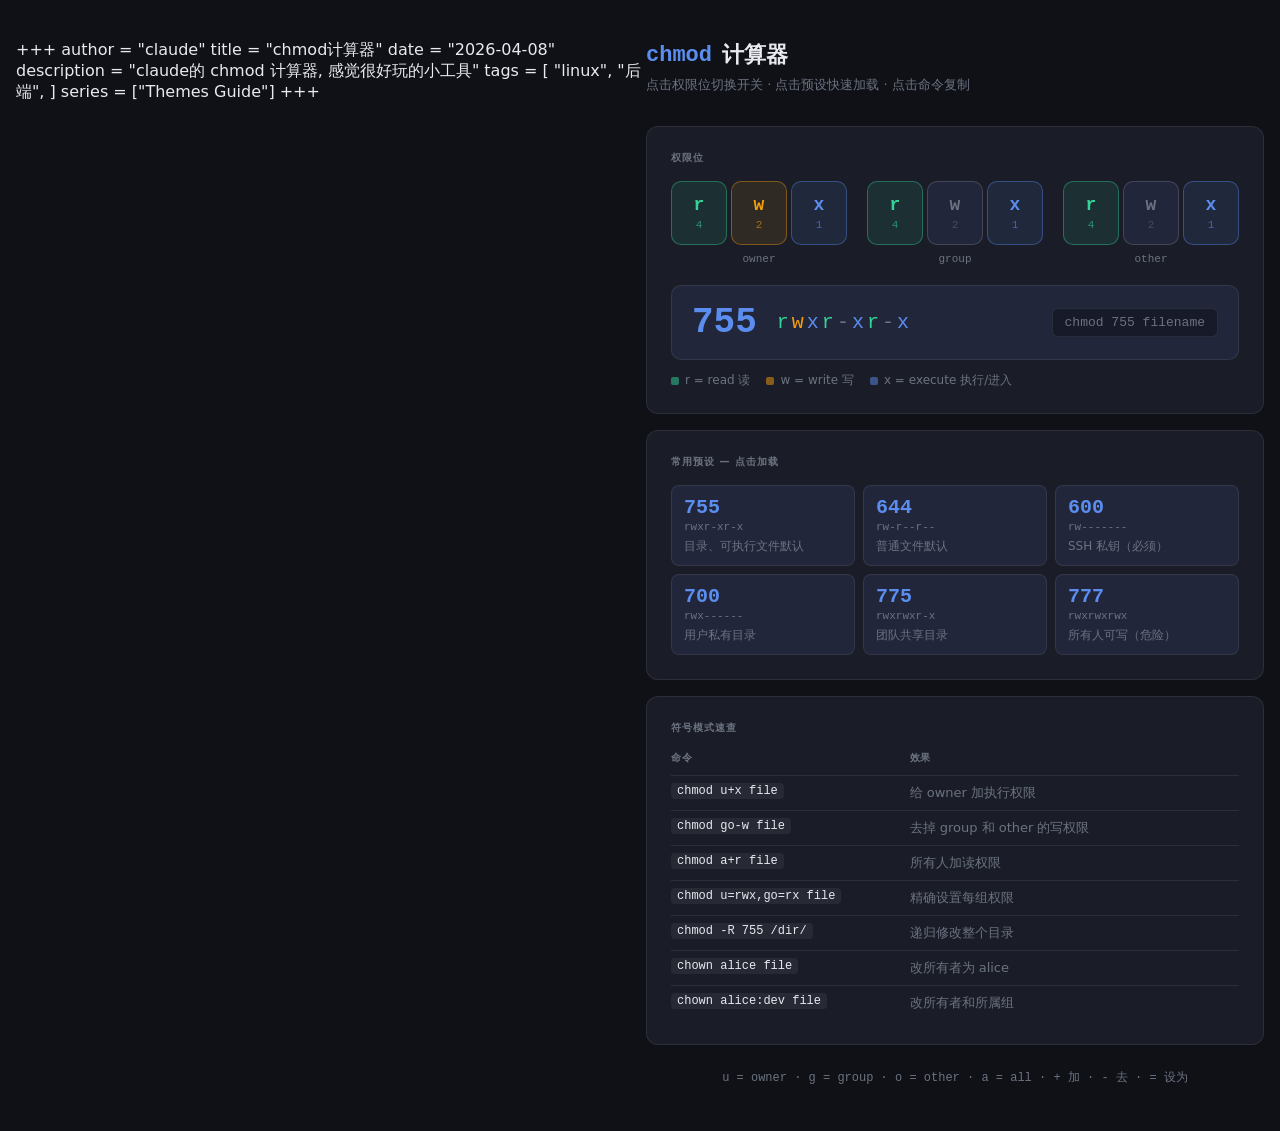
==== content/post/chmod计算器/index.html @ 8411d9f3 "submit" ====
+++
author = "claude"
title = "chmod计算器"
date = "2026-04-08"
description = "claude的 chmod 计算器, 感觉很好玩的小工具"
tags = [
    "linux",
    "后端",
]
series = ["Themes Guide"]
+++

<!doctype html>
<html lang="zh">
  <head>
    <meta charset="UTF-8" />
    <meta name="viewport" content="width=device-width, initial-scale=1.0" />
    <title>chmod 计算器</title>
    <style>
      *,
      *::before,
      *::after {
        box-sizing: border-box;
        margin: 0;
        padding: 0;
      }

      :root {
        --bg: #0f1117;
        --surface: #1a1d27;
        --surface2: #22263a;
        --border: rgba(255, 255, 255, 0.08);
        --border2: rgba(255, 255, 255, 0.15);
        --text: #e8eaf0;
        --muted: #6b7280;
        --accent: #5b8dee;
        --accent-bg: rgba(91, 141, 238, 0.12);
        --accent-border: rgba(91, 141, 238, 0.35);
        --success: #34d399;
        --warning: #f59e0b;
        --danger: #f87171;
        --r-color: #34d399;
        --w-color: #f59e0b;
        --x-color: #5b8dee;
        --font-mono: "JetBrains Mono", "Fira Code", "Cascadia Code", monospace;
        --font: "Inter", system-ui, sans-serif;
      }

      @import url("https://fonts.googleapis.com/css2?family=Inter:wght@400;500;600&family=JetBrains+Mono:wght@400;500;600&display=swap");

      body {
        background: var(--bg);
        color: var(--text);
        font-family: var(--font);
        min-height: 100vh;
        display: flex;
        align-items: flex-start;
        justify-content: center;
        padding: 40px 16px;
      }

      .app {
        width: 100%;
        max-width: 640px;
      }

      header {
        margin-bottom: 32px;
      }

      header h1 {
        font-family: var(--font-mono);
        font-size: 22px;
        font-weight: 600;
        color: var(--text);
        display: flex;
        align-items: center;
        gap: 10px;
      }

      header h1 span.accent {
        color: var(--accent);
      }

      header p {
        font-size: 13px;
        color: var(--muted);
        margin-top: 6px;
      }

      .card {
        background: var(--surface);
        border: 1px solid var(--border);
        border-radius: 12px;
        padding: 24px;
        margin-bottom: 16px;
      }

      .card-label {
        font-size: 10px;
        font-weight: 600;
        letter-spacing: 0.1em;
        text-transform: uppercase;
        color: var(--muted);
        margin-bottom: 16px;
      }

      .groups {
        display: flex;
        gap: 20px;
        justify-content: center;
      }

      .group-wrap {
        display: flex;
        flex-direction: column;
        align-items: center;
        gap: 8px;
      }

      .group-label {
        font-size: 11px;
        color: var(--muted);
        font-family: var(--font-mono);
      }

      .bit-group {
        display: flex;
        gap: 4px;
      }

      .bit {
        width: 56px;
        height: 64px;
        border: 1px solid var(--border2);
        border-radius: 10px;
        display: flex;
        flex-direction: column;
        align-items: center;
        justify-content: center;
        cursor: pointer;
        transition: all 0.15s ease;
        background: var(--surface2);
        gap: 4px;
        position: relative;
        overflow: hidden;
      }

      .bit::before {
        content: "";
        position: absolute;
        inset: 0;
        opacity: 0;
        transition: opacity 0.15s;
      }

      .bit:hover {
        border-color: var(--border2);
        transform: translateY(-1px);
      }

      .bit.on-r {
        background: rgba(52, 211, 153, 0.1);
        border-color: rgba(52, 211, 153, 0.4);
      }
      .bit.on-w {
        background: rgba(245, 158, 11, 0.1);
        border-color: rgba(245, 158, 11, 0.4);
      }
      .bit.on-x {
        background: rgba(91, 141, 238, 0.1);
        border-color: rgba(91, 141, 238, 0.4);
      }

      .bit .letter {
        font-family: var(--font-mono);
        font-size: 18px;
        font-weight: 600;
        transition: color 0.15s;
      }

      .bit.off .letter {
        color: var(--muted);
      }
      .bit.on-r .letter {
        color: var(--r-color);
      }
      .bit.on-w .letter {
        color: var(--w-color);
      }
      .bit.on-x .letter {
        color: var(--x-color);
      }

      .bit .val {
        font-family: var(--font-mono);
        font-size: 11px;
        transition: color 0.15s;
      }
      .bit.off .val {
        color: rgba(107, 114, 128, 0.5);
      }
      .bit.on-r .val {
        color: rgba(52, 211, 153, 0.6);
      }
      .bit.on-w .val {
        color: rgba(245, 158, 11, 0.6);
      }
      .bit.on-x .val {
        color: rgba(91, 141, 238, 0.6);
      }

      .result {
        background: var(--surface2);
        border: 1px solid var(--border);
        border-radius: 10px;
        padding: 16px 20px;
        margin-top: 20px;
        display: flex;
        align-items: center;
        gap: 20px;
        flex-wrap: wrap;
      }

      .result-num {
        font-family: var(--font-mono);
        font-size: 36px;
        font-weight: 600;
        color: var(--accent);
        min-width: 56px;
      }

      .result-str {
        font-family: var(--font-mono);
        font-size: 20px;
        font-weight: 500;
        color: var(--text);
        letter-spacing: 3px;
      }

      .result-str .c-r {
        color: var(--r-color);
      }
      .result-str .c-w {
        color: var(--w-color);
      }
      .result-str .c-x {
        color: var(--x-color);
      }
      .result-str .c-dash {
        color: var(--muted);
      }

      .result-cmd {
        font-family: var(--font-mono);
        font-size: 13px;
        color: var(--muted);
        margin-left: auto;
        background: rgba(0, 0, 0, 0.3);
        padding: 6px 12px;
        border-radius: 6px;
        border: 1px solid var(--border);
        cursor: pointer;
        transition: all 0.15s;
        user-select: all;
      }
      .result-cmd:hover {
        border-color: var(--accent-border);
        color: var(--accent);
      }
      .result-cmd:active {
        transform: scale(0.98);
      }

      .presets-grid {
        display: grid;
        grid-template-columns: repeat(3, 1fr);
        gap: 8px;
      }

      .preset {
        background: var(--surface2);
        border: 1px solid var(--border);
        border-radius: 8px;
        padding: 10px 12px;
        cursor: pointer;
        transition: all 0.15s;
      }
      .preset:hover {
        border-color: var(--accent-border);
        background: var(--accent-bg);
      }
      .preset:active {
        transform: scale(0.98);
      }

      .preset-num {
        font-family: var(--font-mono);
        font-size: 20px;
        font-weight: 600;
        color: var(--accent);
      }

      .preset-str {
        font-family: var(--font-mono);
        font-size: 11px;
        color: var(--muted);
        margin: 2px 0 5px;
      }

      .preset-desc {
        font-size: 12px;
        color: var(--muted);
        line-height: 1.4;
      }

      .ref-table {
        width: 100%;
        border-collapse: collapse;
        font-size: 13px;
      }

      .ref-table th {
        text-align: left;
        font-size: 10px;
        font-weight: 600;
        letter-spacing: 0.08em;
        text-transform: uppercase;
        color: var(--muted);
        padding: 0 0 10px;
        border-bottom: 1px solid var(--border);
      }

      .ref-table td {
        padding: 8px 0;
        border-bottom: 1px solid var(--border);
        vertical-align: top;
      }

      .ref-table tr:last-child td {
        border-bottom: none;
      }

      .ref-table td:first-child {
        font-family: var(--font-mono);
        font-size: 12px;
        color: var(--text);
        width: 42%;
        padding-right: 12px;
      }

      .ref-table td:last-child {
        color: var(--muted);
      }

      code {
        font-family: var(--font-mono);
        font-size: 12px;
        background: rgba(255, 255, 255, 0.06);
        padding: 1px 6px;
        border-radius: 4px;
        color: var(--text);
      }

      .legend {
        display: flex;
        gap: 16px;
        margin-top: 12px;
        flex-wrap: wrap;
      }

      .legend-item {
        display: flex;
        align-items: center;
        gap: 6px;
        font-size: 12px;
        color: var(--muted);
      }

      .legend-dot {
        width: 8px;
        height: 8px;
        border-radius: 2px;
      }

      footer {
        text-align: center;
        font-size: 12px;
        color: var(--muted);
        margin-top: 24px;
        font-family: var(--font-mono);
      }
    </style>
  </head>
  <body>
    <div class="app">
      <header>
        <h1><span class="accent">chmod</span> 计算器</h1>
        <p>点击权限位切换开关 · 点击预设快速加载 · 点击命令复制</p>
      </header>

      <div class="card">
        <div class="card-label">权限位</div>
        <div class="groups">
          <div class="group-wrap">
            <div class="bit-group" id="g0">
              <div
                class="bit on-r"
                data-g="0"
                data-p="0"
                data-v="4"
                data-l="r"
                onclick="toggle(this)"
              >
                <span class="letter">r</span><span class="val">4</span>
              </div>
              <div
                class="bit on-w"
                data-g="0"
                data-p="1"
                data-v="2"
                data-l="w"
                onclick="toggle(this)"
              >
                <span class="letter">w</span><span class="val">2</span>
              </div>
              <div
                class="bit on-x"
                data-g="0"
                data-p="2"
                data-v="1"
                data-l="x"
                onclick="toggle(this)"
              >
                <span class="letter">x</span><span class="val">1</span>
              </div>
            </div>
            <div class="group-label">owner</div>
          </div>
          <div class="group-wrap">
            <div class="bit-group" id="g1">
              <div
                class="bit on-r"
                data-g="1"
                data-p="0"
                data-v="4"
                data-l="r"
                onclick="toggle(this)"
              >
                <span class="letter">r</span><span class="val">4</span>
              </div>
              <div
                class="bit off"
                data-g="1"
                data-p="1"
                data-v="2"
                data-l="w"
                onclick="toggle(this)"
              >
                <span class="letter">w</span><span class="val">2</span>
              </div>
              <div
                class="bit on-x"
                data-g="1"
                data-p="2"
                data-v="1"
                data-l="x"
                onclick="toggle(this)"
              >
                <span class="letter">x</span><span class="val">1</span>
              </div>
            </div>
            <div class="group-label">group</div>
          </div>
          <div class="group-wrap">
            <div class="bit-group" id="g2">
              <div
                class="bit on-r"
                data-g="2"
                data-p="0"
                data-v="4"
                data-l="r"
                onclick="toggle(this)"
              >
                <span class="letter">r</span><span class="val">4</span>
              </div>
              <div
                class="bit off"
                data-g="2"
                data-p="1"
                data-v="2"
                data-l="w"
                onclick="toggle(this)"
              >
                <span class="letter">w</span><span class="val">2</span>
              </div>
              <div
                class="bit on-x"
                data-g="2"
                data-p="2"
                data-v="1"
                data-l="x"
                onclick="toggle(this)"
              >
                <span class="letter">x</span><span class="val">1</span>
              </div>
            </div>
            <div class="group-label">other</div>
          </div>
        </div>

        <div class="result">
          <span class="result-num" id="res-num">755</span>
          <span class="result-str" id="res-str"></span>
          <span
            class="result-cmd"
            id="res-cmd"
            onclick="copyCmd()"
            title="点击复制"
          ></span>
        </div>

        <div class="legend">
          <div class="legend-item">
            <div
              class="legend-dot"
              style="background: rgba(52, 211, 153, 0.5)"
            ></div>
            r = read 读
          </div>
          <div class="legend-item">
            <div
              class="legend-dot"
              style="background: rgba(245, 158, 11, 0.5)"
            ></div>
            w = write 写
          </div>
          <div class="legend-item">
            <div
              class="legend-dot"
              style="background: rgba(91, 141, 238, 0.5)"
            ></div>
            x = execute 执行/进入
          </div>
        </div>
      </div>

      <div class="card">
        <div class="card-label">常用预设 — 点击加载</div>
        <div class="presets-grid">
          <div class="preset" onclick="setPreset(7, 5, 5)">
            <div class="preset-num">755</div>
            <div class="preset-str">rwxr-xr-x</div>
            <div class="preset-desc">目录、可执行文件默认</div>
          </div>
          <div class="preset" onclick="setPreset(6, 4, 4)">
            <div class="preset-num">644</div>
            <div class="preset-str">rw-r--r--</div>
            <div class="preset-desc">普通文件默认</div>
          </div>
          <div class="preset" onclick="setPreset(6, 0, 0)">
            <div class="preset-num">600</div>
            <div class="preset-str">rw-------</div>
            <div class="preset-desc">SSH 私钥（必须）</div>
          </div>
          <div class="preset" onclick="setPreset(7, 0, 0)">
            <div class="preset-num">700</div>
            <div class="preset-str">rwx------</div>
            <div class="preset-desc">用户私有目录</div>
          </div>
          <div class="preset" onclick="setPreset(7, 7, 5)">
            <div class="preset-num">775</div>
            <div class="preset-str">rwxrwxr-x</div>
            <div class="preset-desc">团队共享目录</div>
          </div>
          <div class="preset" onclick="setPreset(7, 7, 7)">
            <div class="preset-num">777</div>
            <div class="preset-str">rwxrwxrwx</div>
            <div class="preset-desc">所有人可写（危险）</div>
          </div>
        </div>
      </div>

      <div class="card">
        <div class="card-label">符号模式速查</div>
        <table class="ref-table">
          <tr>
            <th>命令</th>
            <th>效果</th>
          </tr>
          <tr>
            <td><code>chmod u+x file</code></td>
            <td>给 owner 加执行权限</td>
          </tr>
          <tr>
            <td><code>chmod go-w file</code></td>
            <td>去掉 group 和 other 的写权限</td>
          </tr>
          <tr>
            <td><code>chmod a+r file</code></td>
            <td>所有人加读权限</td>
          </tr>
          <tr>
            <td><code>chmod u=rwx,go=rx file</code></td>
            <td>精确设置每组权限</td>
          </tr>
          <tr>
            <td><code>chmod -R 755 /dir/</code></td>
            <td>递归修改整个目录</td>
          </tr>
          <tr>
            <td><code>chown alice file</code></td>
            <td>改所有者为 alice</td>
          </tr>
          <tr>
            <td><code>chown alice:dev file</code></td>
            <td>改所有者和所属组</td>
          </tr>
        </table>
      </div>

      <footer>
        u = owner · g = group · o = other · a = all · + 加 · - 去 · = 设为
      </footer>
    </div>

    <script>
      const state = [
        [1, 1, 1],
        [1, 0, 1],
        [1, 0, 1],
      ];
      const colors = ["r", "w", "x"];

      function toggle(el) {
        const g = +el.dataset.g,
          p = +el.dataset.p,
          l = el.dataset.l;
        state[g][p] = state[g][p] ? 0 : 1;
        el.className = "bit " + (state[g][p] ? "on-" + l : "off");
        render();
      }

      function render() {
        const letters = ["r", "w", "x"];
        let num = 0,
          strHTML = "";
        for (let g = 0; g < 3; g++) {
          let gv = 0;
          for (let p = 0; p < 3; p++) {
            const on = state[g][p];
            const l = letters[p];
            gv += on ? [4, 2, 1][p] : 0;
            strHTML += on
              ? `<span class="c-${l}">${l}</span>`
              : `<span class="c-dash">-</span>`;
          }
          num = num * 10 + gv;
        }
        document.getElementById("res-num").textContent = num;
        document.getElementById("res-str").innerHTML = strHTML;
        document.getElementById("res-cmd").textContent =
          "chmod " + num + " filename";
      }

      function setPreset(o, g, ot) {
        const vals = [o, g, ot],
          weights = [4, 2, 1];
        const labels = ["r", "w", "x"];
        for (let i = 0; i < 3; i++)
          for (let p = 0; p < 3; p++)
            state[i][p] = vals[i] & weights[p] ? 1 : 0;

        document.querySelectorAll(".bit").forEach((el) => {
          const gi = +el.dataset.g,
            pi = +el.dataset.p,
            l = el.dataset.l;
          el.className = "bit " + (state[gi][pi] ? "on-" + l : "off");
        });
        render();
      }

      function copyCmd() {
        const txt =
          "chmod " +
          document.getElementById("res-num").textContent +
          " filename";
        navigator.clipboard.writeText(txt).then(() => {
          const el = document.getElementById("res-cmd");
          const orig = el.textContent;
          el.textContent = "已复制 ✓";
          setTimeout(() => (el.textContent = orig), 1500);
        });
      }

      render();
    </script>
  </body>
</html>
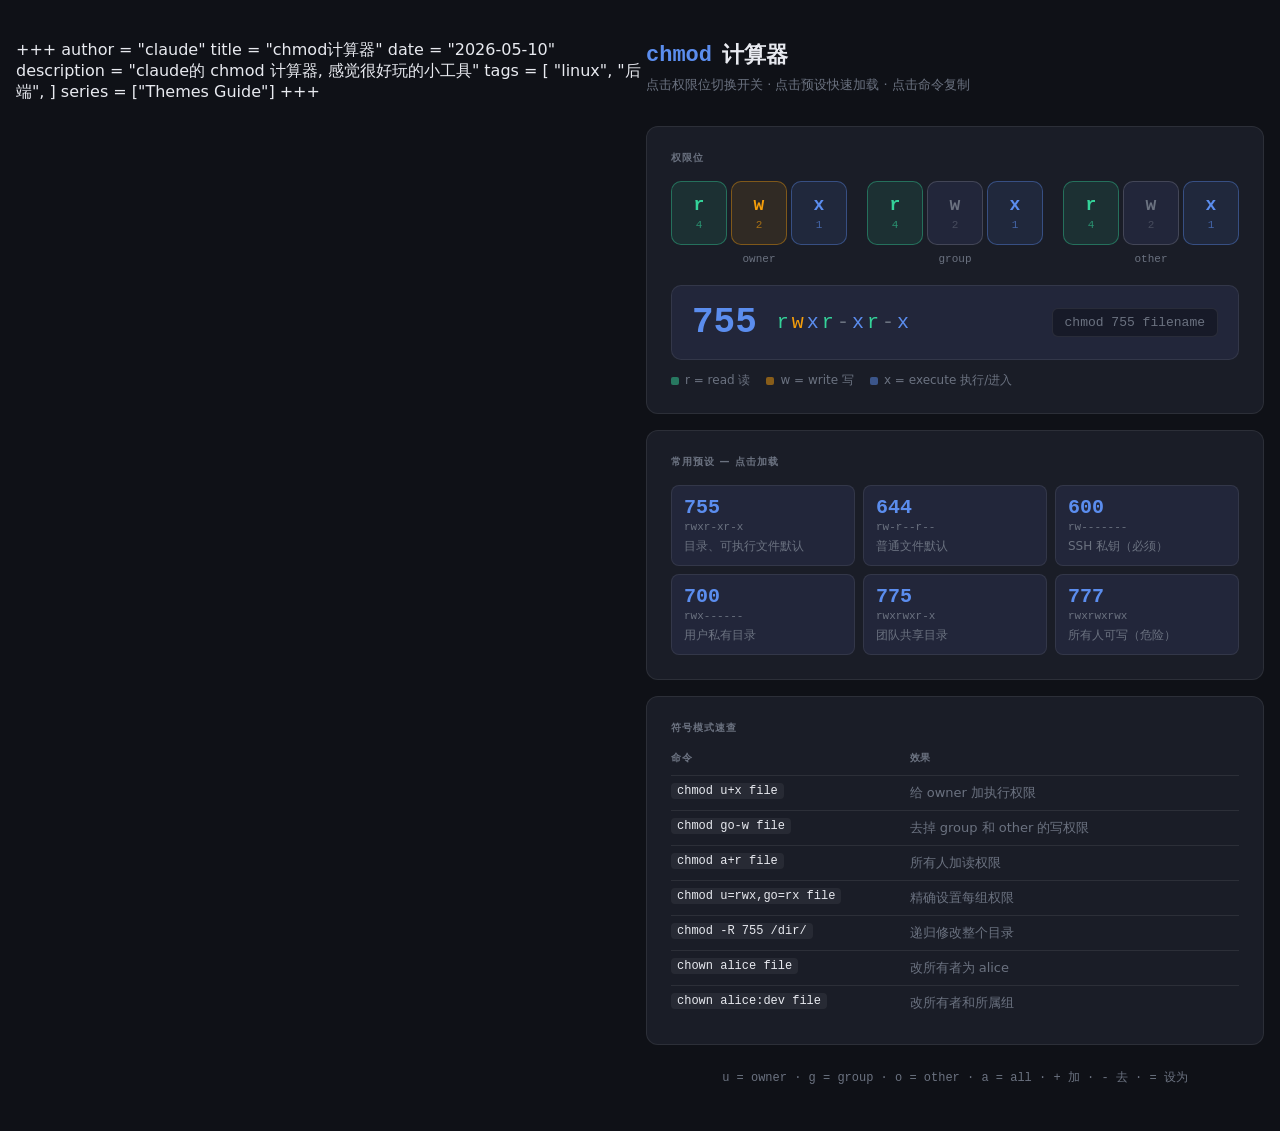
==== commit fb4d3cd9: "submit" ====
--- a/content/post/chmod计算器/index.html
+++ b/content/post/chmod计算器/index.html
@@ -1,7 +1,7 @@
 +++
 author = "claude"
 title = "chmod计算器"
-date = "2026-04-08"
+date = "2026-05-10"
 description = "claude的 chmod 计算器, 感觉很好玩的小工具"
 tags = [
     "linux",
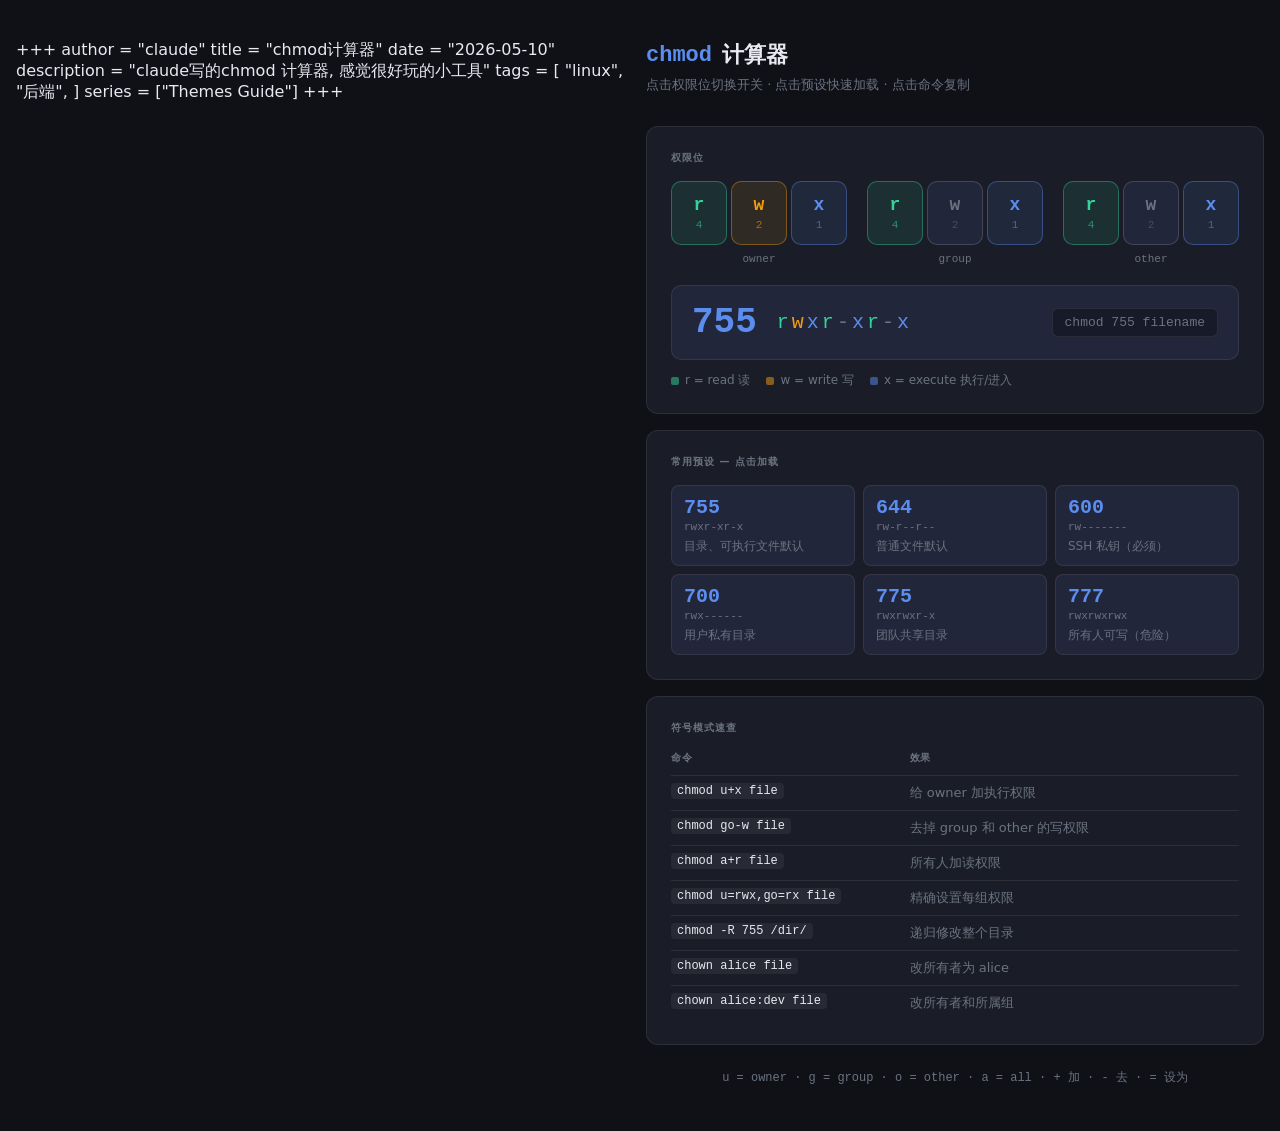
==== commit 12212a1b: "submit" ====
--- a/content/post/chmod计算器/index.html
+++ b/content/post/chmod计算器/index.html
@@ -2,7 +2,7 @@
 author = "claude"
 title = "chmod计算器"
 date = "2026-05-10"
-description = "claude的 chmod 计算器, 感觉很好玩的小工具"
+description = "claude写的chmod 计算器, 感觉很好玩的小工具"
 tags = [
     "linux",
     "后端",
